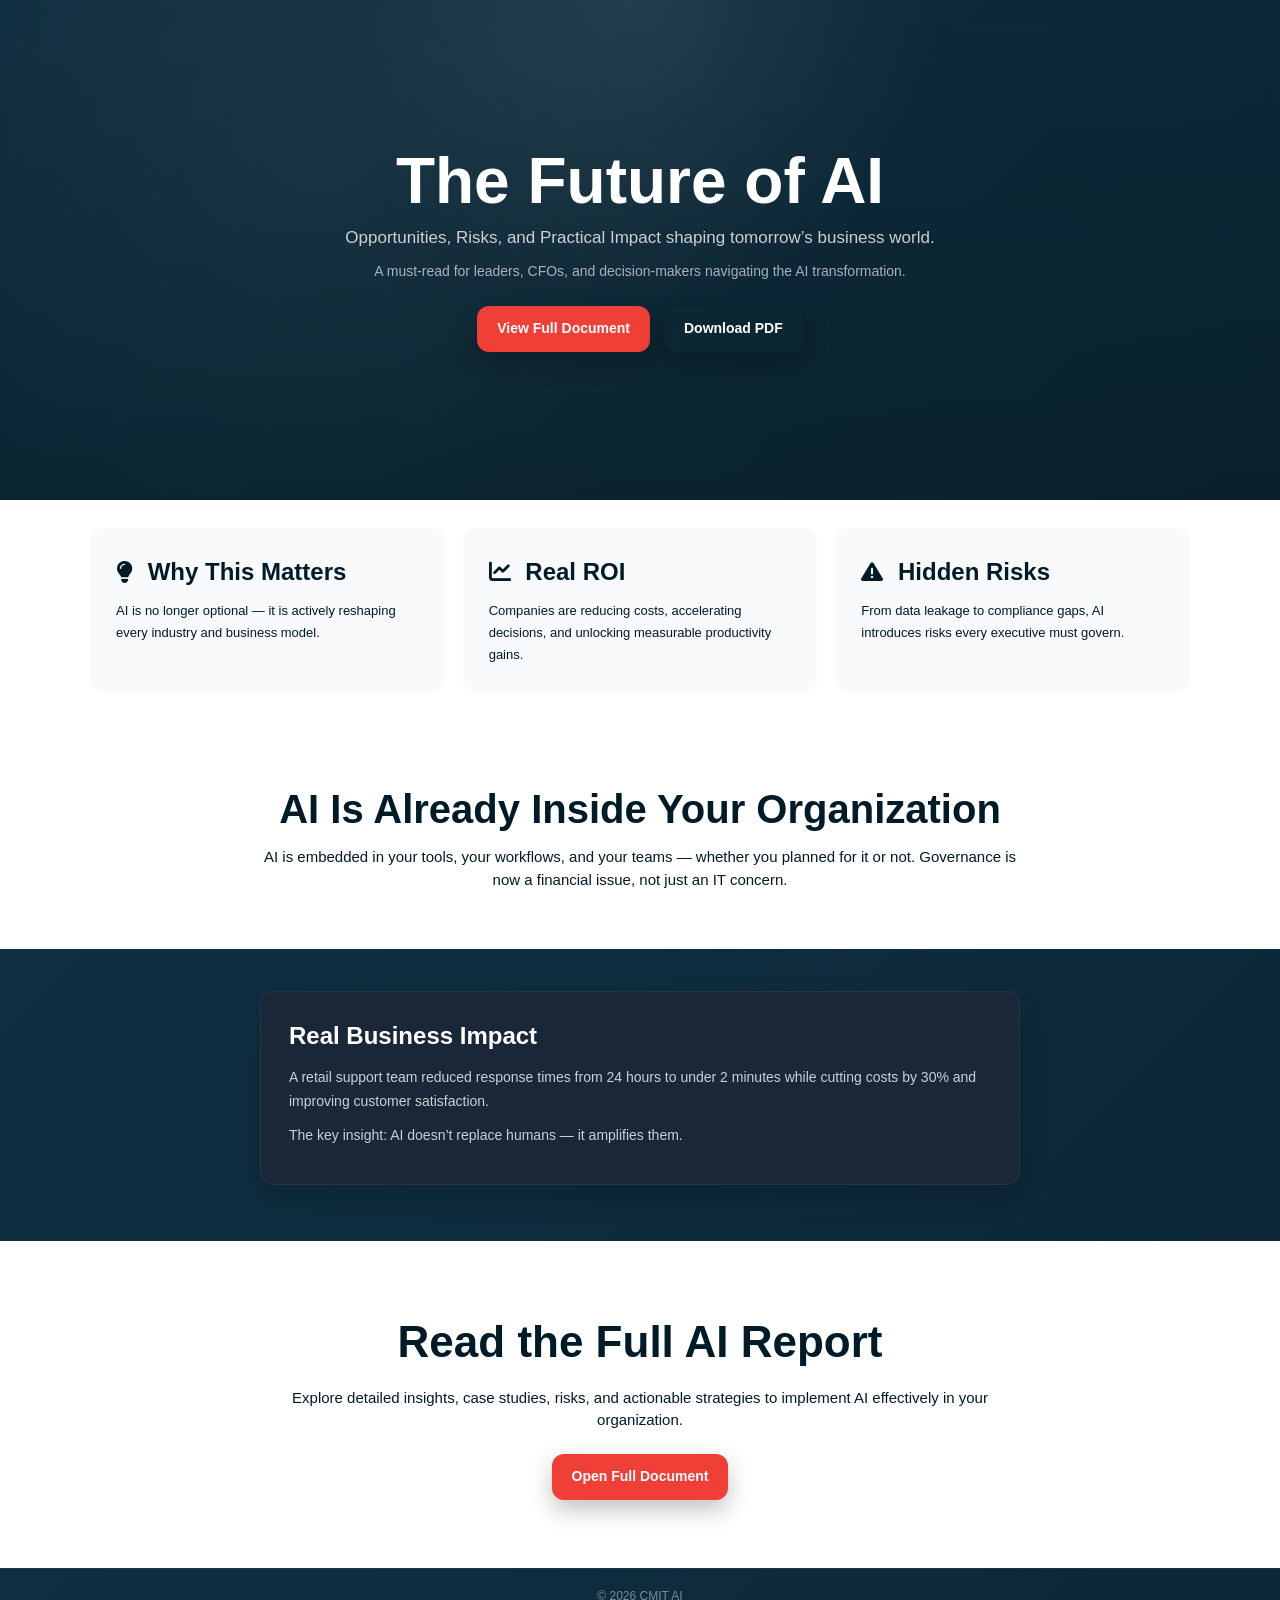
==== index.html @ f9477e30 "file added" ====
<!DOCTYPE html>
<html lang="en">
<head>
  <meta charset="UTF-8" />
  <meta name="viewport" content="width=device-width, initial-scale=1.0" />
  <title>The Future of AI</title>
  <link rel="stylesheet" href="./styles3.css">
<link rel="stylesheet" href="https://cdnjs.cloudflare.com/ajax/libs/font-awesome/6.5.2/css/all.min.css" />

</head>

<body>
  <main class="page-shell">
    <!-- Hero -->
    <section class="hero">
      <div class="hero-overlay"></div>
      <div class="hero-content">
        <h1>The Future of AI</h1>
        <p class="hero-subtitle">
          Opportunities, Risks, and Practical Impact shaping tomorrow’s business world.
        </p>
        <p class="hero-meta">
          A must-read for leaders, CFOs, and decision-makers navigating the AI transformation.
        </p>

        <div class="hero-actions">
          <a
            href="CMIT AI presentation 202603.pdf"
            target="_blank"
            class="btn btn-light"
          >
            View Full Document
          </a>

          <a
            href="CMIT AI presentation 202603.pdf"
            download
            class="btn btn-outline-light"
          >
            Download PDF
          </a>
        </div>
      </div>
    </section>

    <!-- Cards -->
    <section class="insight-strip">
      <div class="container card-grid">
        <article class="info-card">
          <h3><i class="fa-solid fa-lightbulb"></i> Why This Matters</h3>
          <p>
            AI is no longer optional — it is actively reshaping every industry and
            business model.
          </p>
        </article>

        <article class="info-card">
          <h3><i class="fa-solid fa-chart-line"></i> Real ROI</h3>
          <p>
            Companies are reducing costs, accelerating decisions, and unlocking
            measurable productivity gains.
          </p>
        </article>

        <article class="info-card">
          <h3><i class="fa-solid fa-triangle-exclamation"></i> Hidden Risks</h3>
          <p>
            From data leakage to compliance gaps, AI introduces risks every executive
            must govern.
          </p>
        </article>
      </div>
    </section>

    <!-- Dark Section -->
    <section class="statement-section">
      <div class="container narrow">
        <h2>AI Is Already Inside Your Organization</h2>
        <p>
          AI is embedded in your tools, your workflows, and your teams — whether you
          planned for it or not. Governance is now a financial issue, not just an IT concern.
        </p>
      </div>
    </section>

    <!-- Case Study -->
    <section class="case-section">
      <div class="container">
        <div class="case-card">
          <h3>Real Business Impact</h3>
          <p>
            A retail support team reduced response times from 24 hours to under 2 minutes
            while cutting costs by 30% and improving customer satisfaction.
          </p>
          <p class="case-note">
            The key insight: AI doesn’t replace humans — it amplifies them.
          </p>
        </div>
      </div>
    </section>

    <!-- Purple CTA -->
    <section class="cta-purple">
      <div class="container narrow">
        <h2>Read the Full AI Report</h2>
        <p>
          Explore detailed insights, case studies, risks, and actionable strategies
          to implement AI effectively in your organization.
        </p>

        <a
          href="CMIT AI presentation 202603.pdf"
          target="_blank"
          class="btn btn-light"
        >
          Open Full Document
        </a>
      </div>
    </section>

    <!-- Footer -->
    <footer class="mini-footer">
      <p>© 2026 CMIT AI</p>
    </footer>
  </main>
</body>
</html>
---- styles3.css ----
:root {
  --bg-dark: #071120;
  --bg-darker: #03070d;
  --navy-card: #182538;
  --navy-card-border: rgba(255, 255, 255, 0.06);
  --text-light: #ffffff;
  --text-soft: rgba(255, 255, 255, 0.78);
  --text-muted: rgba(255, 255, 255, 0.64);
  --button-shadow: 0 10px 24px rgba(0, 0, 0, 0.24);
}

* {
  box-sizing: border-box;
}

html,
body {
  margin: 0;
  padding: 0;
  font-family: Arial, Helvetica, sans-serif;
  background: #02050a;
  color: var(--text-light);
}

body {
  line-height: 1.5;
}

a {
  text-decoration: none;
  color: inherit;
}

.page-shell {
  width: 100%;
}

.container {
  width: min(1100px, calc(100% - 40px));
  margin: 0 auto;
}

.narrow {
  max-width: 820px;
  text-align: center;
}

/* Hero */
.hero {
  position: relative;
  min-height: 500px;
  display: flex;
  align-items: center;
  justify-content: center;
  text-align: center;
  padding: 70px 20px;
  overflow: hidden;
  background:
    radial-gradient(
      circle at 25% 25%,
      rgba(255, 255, 255, 0.05),
      transparent 45%
    ),
    linear-gradient(
      135deg,
      #0f3042,
      #0c2837
    )
}

.hero-overlay {
  position: absolute;
  inset: 0;
  background:
    radial-gradient(circle at top center, rgba(255, 255, 255, 0.08), transparent 38%),
    linear-gradient(to bottom, rgba(0, 0, 0, 0.05), rgba(0, 0, 0, 0.18));
  pointer-events: none;
}

.hero-content {
  position: relative;
  z-index: 1;
  max-width: 820px;
}

.hero h1 {
  margin: 0 0 10px;
  font-size: clamp(42px, 5vw, 64px);
  line-height: 1.05;
  font-weight: 800;
}

.hero-subtitle {
  margin: 0 auto 10px;
  max-width: 760px;
  font-size: 17px;
  color: var(--text-soft);
}

.hero-meta {
  margin: 0 auto 24px;
  max-width: 700px;
  font-size: 14px;
  color: var(--text-muted);
}

.hero-actions {
  display: flex;
  justify-content: center;
  flex-wrap: wrap;
  gap: 14px;
}

/* Buttons */
.btn {
  display: inline-flex;
  align-items: center;
  justify-content: center;
  min-height: 46px;
  padding: 0 20px;
  border-radius: 12px;
  font-size: 14px;
  font-weight: 700;
  transition: all 0.2s ease;
  box-shadow: var(--button-shadow);
}

.btn-light {
  background: #EF3F37;
  color: white;
}

/* Insight strip */
.insight-strip {
  background: #ffff;
  padding: 28px 0 36px;
}

.card-grid {
  display: grid;
  grid-template-columns: repeat(3, 1fr);
  gap: 18px;
}

.info-card {
  background: #F9FAFB;
  border: 1px solid var(--navy-card-border);
  border-radius: 14px;
  padding: 25px;
}

.info-card h3 {
  margin: 0 0 10px;
  font-size: 1.5rem;
  font-weight: 700;
  color: #001B28;
}

.info-card p {
  margin: 0;
  font-size: 13px;
  color: #001B28;
  line-height: 1.7;
}

/* Statement section */
.statement-section {
  background: white;
  padding: 58px 0;
}

.statement-section h2 {
  margin: 0 0 14px;
  font-size: clamp(28px, 4vw, 40px);
  line-height: 1.15;
  font-weight: 800;
  color: #001B28;
}

.statement-section p {
  margin: 0 auto;
  max-width: 760px;
  font-size: 15px;
  color: #001B28;
}

/* Case section */
.case-section {
  background: linear-gradient(
      135deg,
      #0f3042,
      #0c2837
    );
  padding: 42px 0 56px;
}

.case-card {
  width: min(760px, 100%);
  margin: 0 auto;
  background: #1a2739;
  border: 1px solid var(--navy-card-border);
  border-radius: 14px;
  padding: 26px 28px;
  box-shadow: 0 12px 28px rgba(0, 0, 0, 0.18);
}

.case-card h3 {
  margin: 0 0 12px;
  font-size: 24px;
  font-weight: 800;
}

.case-card p {
  margin: 0 0 10px;
  font-size: 14px;
  color: var(--text-soft);
  line-height: 1.7;
}

.case-note {
  color: var(--text-muted);
}

.info-card i {
  margin-right: 8px;
  font-size: 22px;
}

/* Purple CTA */
.cta-purple {
  background: #fff;
  padding: 68px 0;
  text-align: center;
}

.cta-purple h2 {
  margin: 0 0 12px;
  font-size: clamp(30px, 4vw, 44px);
  font-weight: 800;
  color: #001B28;
}

.cta-purple p {
  margin: 0 auto 22px;
  max-width: 760px;
  font-size: 15px;
  color: #001B28;
}

/* Download section */
.download-section {
  background: #000000;
  padding: 72px 0 80px;
  text-align: center;
}

.download-section h2 {
  margin: 0 0 12px;
  font-size: clamp(30px, 4vw, 44px);
  font-weight: 800;
}

.download-section p {
  margin: 0 auto 24px;
  max-width: 760px;
  font-size: 15px;
  color: var(--text-soft);
}

/* Footer */
.mini-footer {
  background:  linear-gradient(
      135deg,
      #0f3042,
      #0c2837
    );
  text-align: center;
  padding: 18px 20px;
  border-top: 1px solid rgba(255, 255, 255, 0.05);
}

.mini-footer p {
  margin: 0;
  font-size: 12px;
  color: rgba(255, 255, 255, 0.45);
}

/* Responsive */
@media (max-width: 900px) {
  .card-grid {
    grid-template-columns: 1fr;
  }

  .hero {
    min-height: 420px;
  }
}

@media (max-width: 640px) {
  .hero {
    padding: 56px 16px;
  }

  .hero-actions {
    flex-direction: column;
    align-items: center;
  }

  .btn {
    width: 100%;
    max-width: 280px;
  }

  .case-card {
    padding: 22px 20px;
  }
}
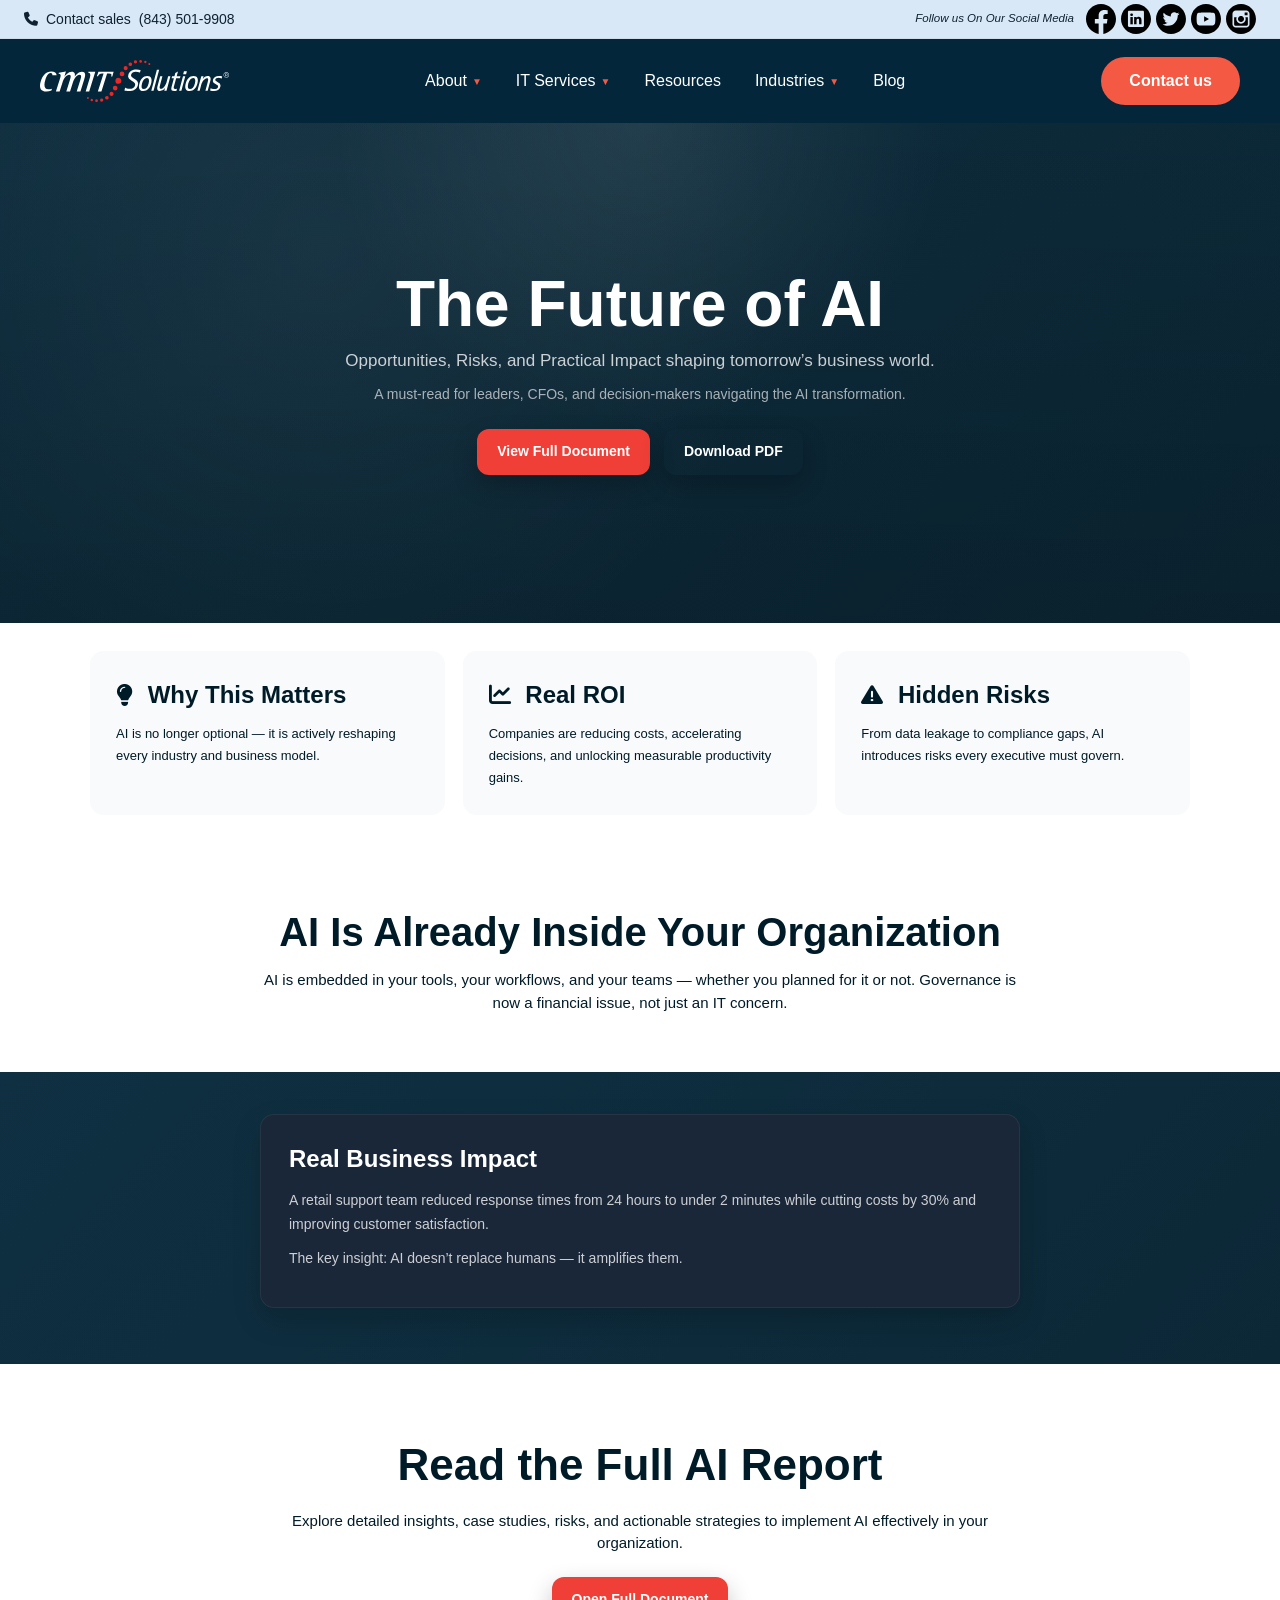
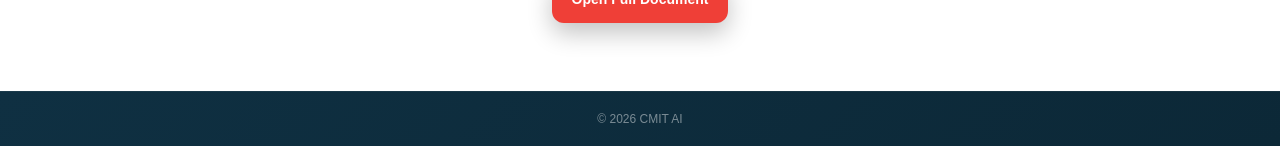
==== commit 7c1563ac: "intial commit" ====
--- a/index.html
+++ b/index.html
@@ -10,6 +10,61 @@
 </head>
 
 <body>
+
+  <!-- Top Bar -->
+  <div class="topbar">
+    <div class="topbar-inner">
+      <div class="topbar-left">
+        <span class="topbar-phone-icon">
+          <i class="fa-solid fa-phone"></i>
+        </span>
+        <span>Contact sales</span>
+        <a href="tel:8435019908">(843) 501-9908</a>
+      </div>
+
+      <div class="topbar-right">
+        <span class="topbar-follow">Follow us On Our Social Media</span>
+        <div class="social-icons">
+          <a href="#">
+            <img src="assets/5305154_fb_facebook_facebook-logo_icon.svg" alt="">
+          </a>
+          <a href="#">
+            <img src="assets/353425_linkedin_logo_icon-cropped.svg" alt="">
+          </a>
+          <a href="#">
+            <img src="assets/353427_logo_twitter_icon-cropped.svg" alt="">
+          </a>
+          <a href="#">
+            <img src="assets/5279120_play_video_youtube_youtuble-logo_icon.svg" alt="">
+          </a>
+          <a href="#">
+            <img src="assets/353424_instagram_logo_icon-cropped.svg" alt="">
+          </a>
+        </div>
+      </div>
+    </div>
+  </div>
+
+  <!-- Header -->
+  <header class="site-header">
+    <div class="header-inner">
+      <a href="#" class="logo">
+        <img src="assets/logo.svg" alt="CMIT Solutions Logo" />
+      </a>
+
+      <nav class="main-nav">
+        <ul>
+          <li><a href="#">About <span class="nav-caret">▼</span></a></li>
+          <li><a href="#">IT Services <span class="nav-caret">▼</span></a></li>
+          <li><a href="#">Resources</a></li>
+          <li><a href="#">Industries <span class="nav-caret">▼</span></a></li>
+          <li><a href="#">Blog</a></li>
+        </ul>
+      </nav>
+
+      <a href="#" class="header-cta">Contact us</a>
+    </div>
+  </header>
   <main class="page-shell">
     <!-- Hero -->
     <section class="hero">
--- a/styles3.css
+++ b/styles3.css
@@ -45,6 +45,219 @@
   text-align: center;
 }
 
+.topbar {
+  width: 100%;
+  background: #d8e8f7;
+  border-bottom: 1px solid rgba(0, 0, 0, 0.05);
+}
+
+/* THIS is the key change */
+.topbar-inner {
+  width: 100%;
+  padding: 0 24px; /* controls edge spacing */
+  min-height: 38px;
+
+  display: flex;
+  align-items: center;
+  justify-content: space-between;
+}
+
+/* Left */
+.topbar-left {
+  display: flex;
+  align-items: center;
+  gap: 8px;
+  font-size: 14px;
+  color: #0e2232;
+}
+
+.topbar-left a {
+  font-weight: 500;
+  color: #0e2232;
+}
+
+/* Right */
+.topbar-right {
+  display: flex;
+  align-items: center;
+  gap: 12px;
+}
+
+.topbar-follow {
+  font-size: 0.72rem;
+  font-style: italic;
+  color: #0e2232;
+}
+
+/* Icons */
+.social-icons {
+  display: flex;
+  align-items: center;
+  gap: 5px;
+}
+
+.social-icons a {
+  width: 22px;
+  height: 22px;
+  border-radius: 50%;
+  display: flex;
+  align-items: center;
+  justify-content: center;
+  font-size: 13px;
+  transition: transform 0.2s ease, opacity 0.2s ease;
+}
+
+
+
+.social-icons a {
+  width: 30px;
+  height: 30px;
+  border-radius: 50%;
+  color: #fff;
+  display: flex;              /* IMPORTANT */
+  align-items: center;
+  justify-content: center;
+  font-size: 14px;
+  line-height: 1;            
+}
+
+/* Header */
+.site-header {
+  width: 100%;
+  background: #03263a;
+  color: #fff;
+}
+
+/* FULL WIDTH like topbar */
+.header-inner {
+  width: 100%;
+  padding: 0 40px; /* controls left/right spacing */
+  min-height: 84px;
+
+  display: grid;
+  grid-template-columns: auto 1fr auto;
+  align-items: center;
+}
+
+/* Logo */
+
+
+
+.logo img {
+  height: 42px; /* adjust as needed */
+  width: auto;
+  display: block;
+  color: #fff;
+}
+
+
+/* Nav center */
+.main-nav {
+  display: flex;
+  justify-content: center;
+}
+
+.main-nav ul {
+  list-style: none;
+  display: flex;
+  gap: 34px;
+  margin: 0;
+  padding: 0;
+}
+
+.main-nav a {
+  display: flex;
+  align-items: center;
+  gap: 5px;
+  color: #fff;
+  font-size: 16px;
+  transition: color 0.2s ease;
+}
+
+.main-nav a:hover {
+  color: #ffb29f;
+}
+
+.nav-caret {
+  font-size: 10px;
+  color: #f45a43;
+}
+
+/* CTA RIGHT EDGE */
+.header-cta {
+  background: #f45a43;
+  color: #fff;
+  padding: 12px 28px;
+  border-radius: 999px;
+  font-size: 16px;
+  font-weight: 600;
+}
+
+.header-cta:hover {
+  background: #ff6b55;
+}
+
+/* Responsive */
+@media (max-width: 1100px) {
+  .header-inner {
+    grid-template-columns: 1fr;
+    justify-items: start;
+    padding: 18px 0;
+  }
+
+  .main-nav {
+    justify-content: flex-start;
+  }
+
+  .main-nav ul {
+    flex-wrap: wrap;
+    gap: 18px 24px;
+  }
+}
+
+@media (max-width: 768px) {
+  .topbar-inner {
+    flex-direction: column;
+    align-items: flex-start;
+    padding: 8px 0;
+  }
+
+  .topbar-right {
+    flex-wrap: wrap;
+  }
+
+  .logo {
+    font-size: 28px;
+  }
+
+  .main-nav a {
+    font-size: 15px;
+  }
+
+  .header-cta {
+    min-width: 130px;
+    height: 44px;
+    font-size: 15px;
+  }
+}
+
+@media (max-width: 640px) {
+  .main-nav ul {
+    gap: 14px 18px;
+  }
+
+  .topbar-left,
+  .topbar-right,
+  .topbar-follow {
+    font-size: 12px;
+  }
+
+  .social-icons a {
+    width: 24px;
+    height: 24px;
+    font-size: 11px;
+  }
+}
 /* Hero */
 .hero {
   position: relative;
